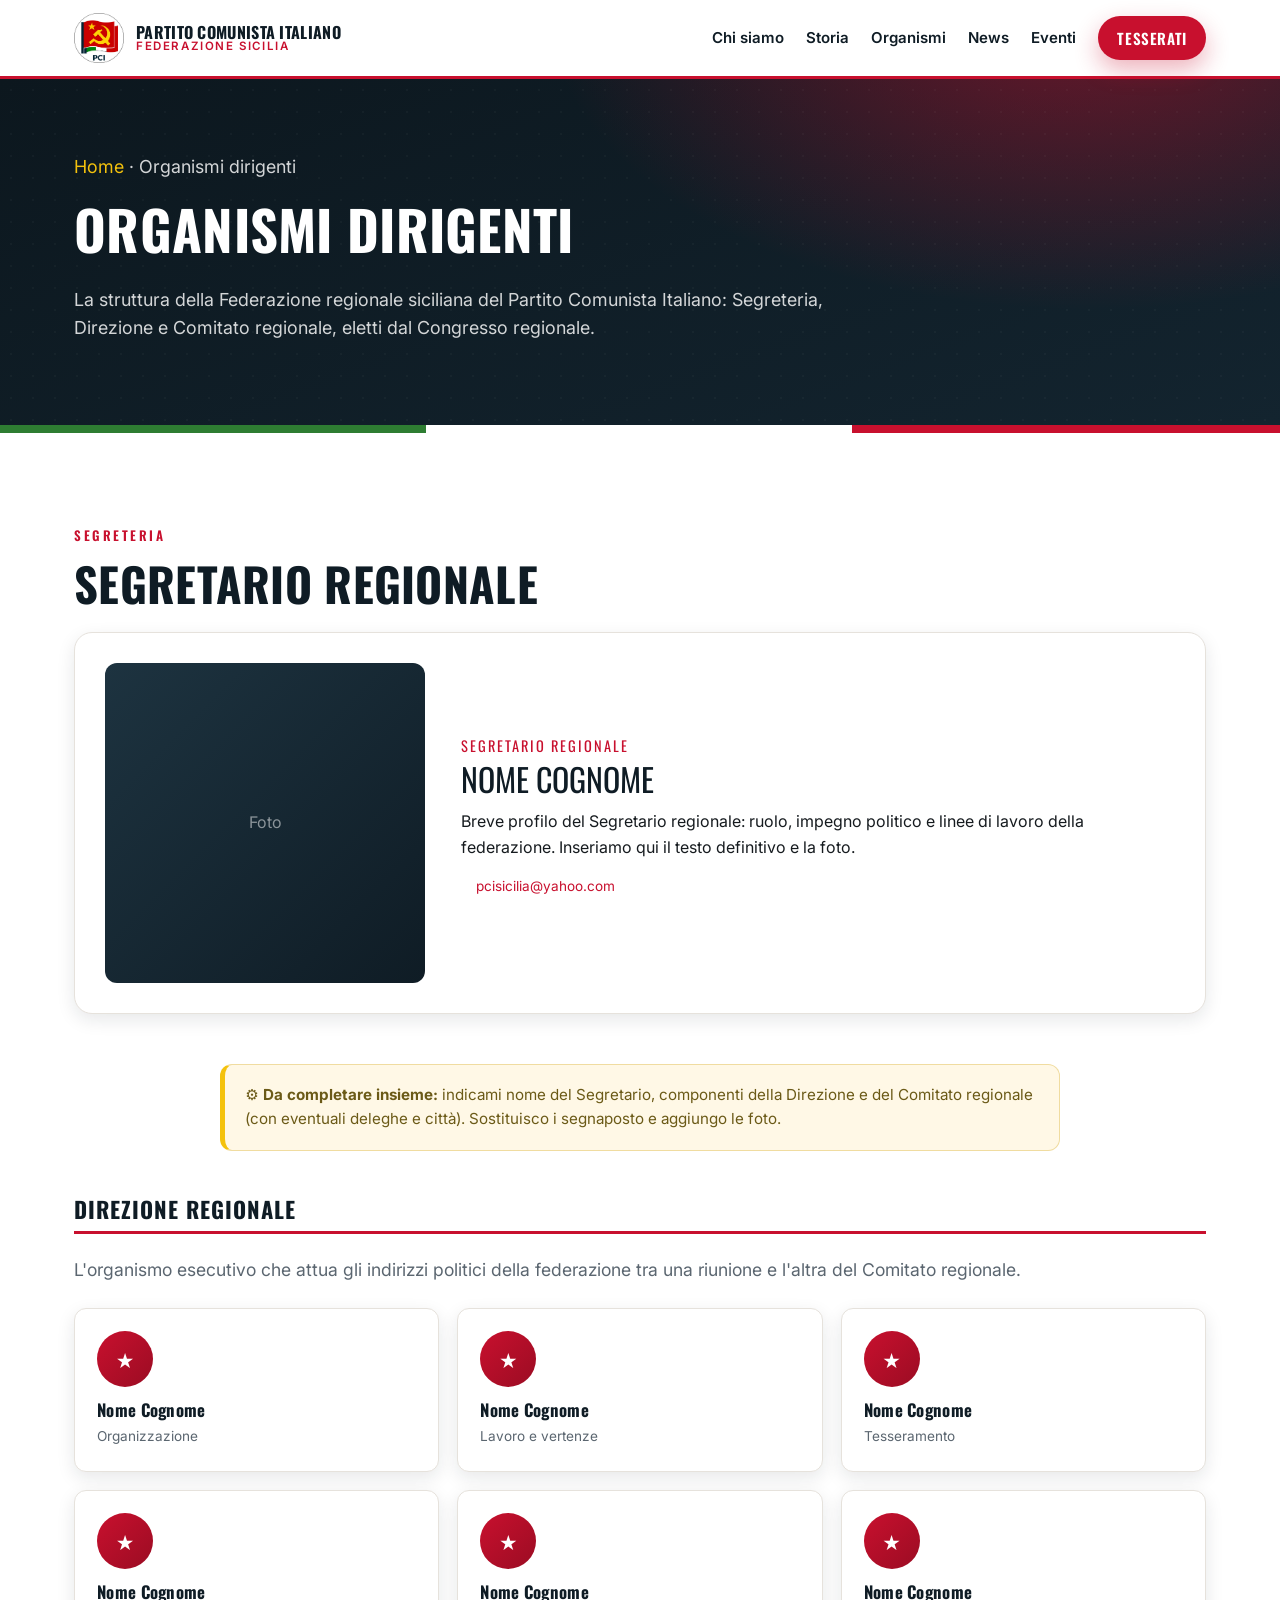
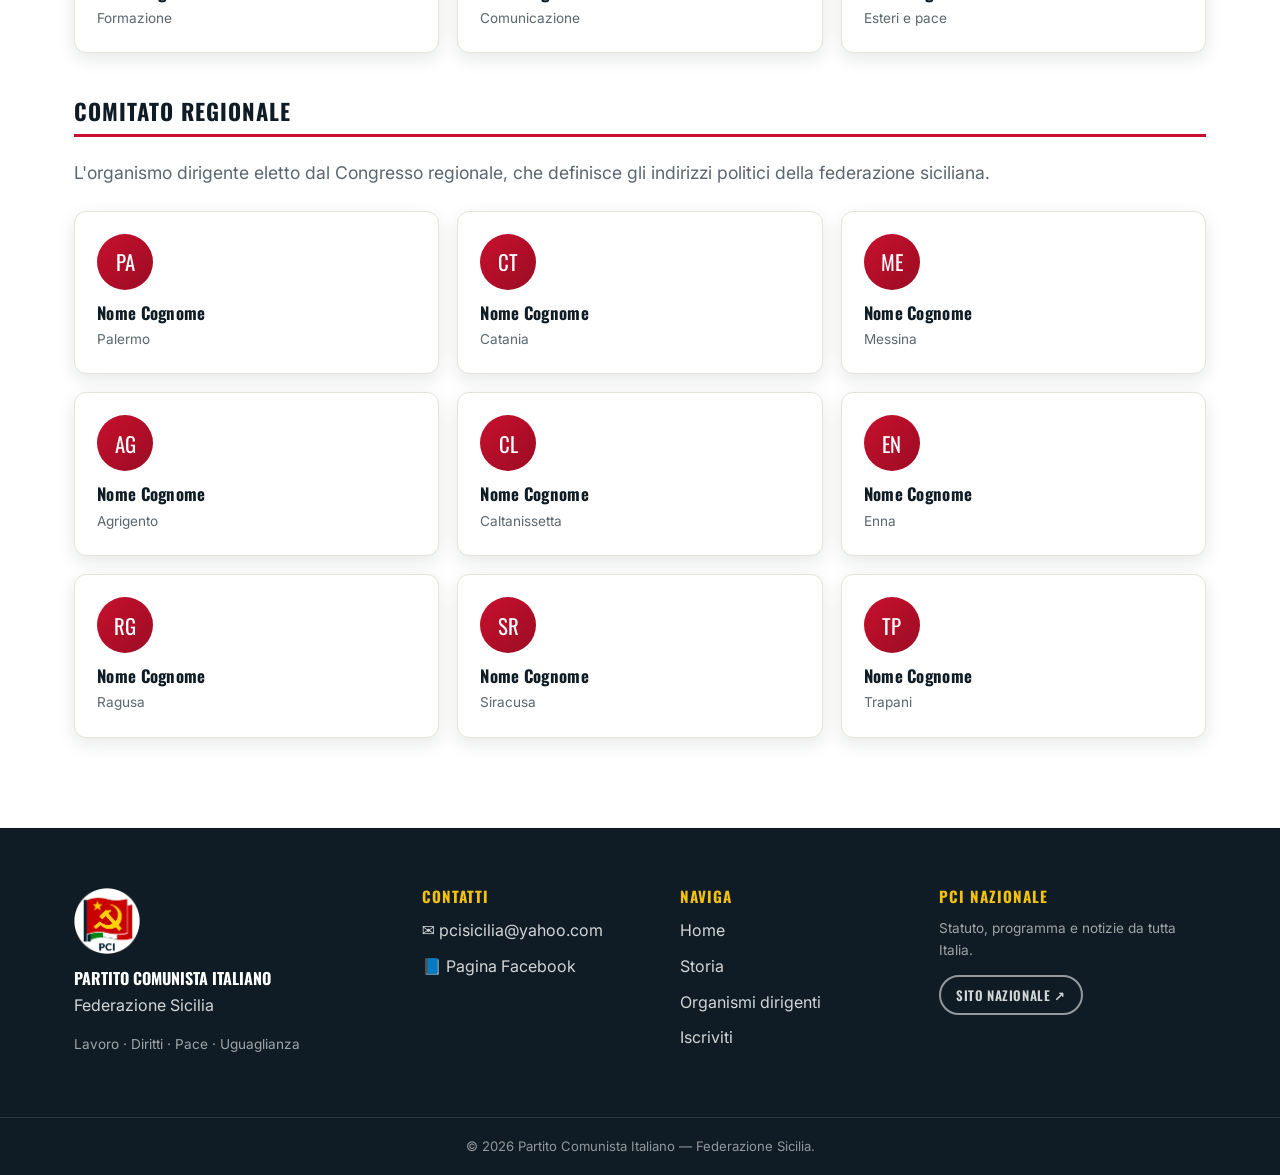
==== organismi.html @ 70d1220c "Add files via upload" ====
<!DOCTYPE html>
<html lang="it">
<head>
  <meta charset="UTF-8" />
  <meta name="viewport" content="width=device-width, initial-scale=1.0" />
  <title>Organismi dirigenti · PCI Sicilia</title>
  <meta name="description" content="Gli organismi dirigenti della Federazione siciliana del Partito Comunista Italiano: Segretario regionale, Direzione regionale e Comitato regionale." />
  <meta name="theme-color" content="#c8102e" />
  <link rel="icon" type="image/png" href="PCI_logo_cerchio_trasparente.png" />
  <link rel="preconnect" href="https://fonts.googleapis.com" />
  <link rel="preconnect" href="https://fonts.gstatic.com" crossorigin />
  <link href="https://fonts.googleapis.com/css2?family=Oswald:wght@500;600;700&family=Inter:wght@400;500;600;700&display=swap" rel="stylesheet" />
  <link rel="stylesheet" href="css/styles.css" />
</head>
<body>

  <header class="site-header" id="top">
    <div class="container header-inner">
      <a href="index.html" class="brand" aria-label="PCI Sicilia — Home">
        <img src="PCI_logo_cerchio_trasparente.png" alt="Logo PCI" class="brand-logo" />
        <span class="brand-text"><strong>Partito Comunista Italiano</strong><em>Federazione Sicilia</em></span>
      </a>
      <button class="nav-toggle" id="navToggle" aria-label="Apri il menu" aria-expanded="false"><span></span><span></span><span></span></button>
      <nav class="main-nav" id="mainNav">
        <a href="index.html#chi-siamo">Chi siamo</a>
        <a href="storia.html">Storia</a>
        <a href="organismi.html">Organismi</a>
        <a href="index.html#news">News</a>
        <a href="index.html#eventi">Eventi</a>
        <a href="index.html#iscriviti" class="btn btn-sm btn-solid nav-cta">Tesserati</a>
      </nav>
    </div>
  </header>

  <section class="page-hero">
    <div class="hero-bg" aria-hidden="true"></div>
    <div class="container">
      <p class="crumbs"><a href="index.html">Home</a> · Organismi dirigenti</p>
      <h1>Organismi dirigenti</h1>
      <p>La struttura della Federazione regionale siciliana del Partito Comunista Italiano: Segreteria, Direzione e Comitato regionale, eletti dal Congresso regionale.</p>
    </div>
  </section>
  <div class="hero-strip" aria-hidden="true"></div>

  <section class="section">
    <div class="container">

      <!-- SEGRETARIO REGIONALE -->
      <span class="kicker">Segreteria</span>
      <h2 style="margin-bottom:24px">Segretario regionale</h2>
      <div class="org-lead reveal">
        <div class="org-photo"><span>Foto</span></div>
        <div>
          <div class="org-role">Segretario regionale</div>
          <div class="org-name">Nome Cognome</div>
          <p>Breve profilo del Segretario regionale: ruolo, impegno politico e linee di lavoro della federazione. Inseriamo qui il testo definitivo e la foto.</p>
          <p class="footer-small">✉️ <a href="mailto:pcisicilia@yahoo.com">pcisicilia@yahoo.com</a></p>
        </div>
      </div>

      <div class="note-box reveal">⚙️ <strong>Da completare insieme:</strong> indicami nome del Segretario, componenti della Direzione e del Comitato regionale (con eventuali deleghe e città). Sostituisco i segnaposto e aggiungo le foto.</div>

      <!-- DIREZIONE REGIONALE -->
      <h3 class="org-section-title">Direzione regionale</h3>
      <p class="section-sub" style="margin-bottom:24px">L'organismo esecutivo che attua gli indirizzi politici della federazione tra una riunione e l'altra del Comitato regionale.</p>
      <div class="org-grid">
        <div class="org-card reveal"><div class="av">★</div><h4>Nome Cognome</h4><span>Organizzazione</span></div>
        <div class="org-card reveal"><div class="av">★</div><h4>Nome Cognome</h4><span>Lavoro e vertenze</span></div>
        <div class="org-card reveal"><div class="av">★</div><h4>Nome Cognome</h4><span>Tesseramento</span></div>
        <div class="org-card reveal"><div class="av">★</div><h4>Nome Cognome</h4><span>Formazione</span></div>
        <div class="org-card reveal"><div class="av">★</div><h4>Nome Cognome</h4><span>Comunicazione</span></div>
        <div class="org-card reveal"><div class="av">★</div><h4>Nome Cognome</h4><span>Esteri e pace</span></div>
      </div>

      <!-- COMITATO REGIONALE -->
      <h3 class="org-section-title">Comitato regionale</h3>
      <p class="section-sub" style="margin-bottom:24px">L'organismo dirigente eletto dal Congresso regionale, che definisce gli indirizzi politici della federazione siciliana.</p>
      <div class="org-grid">
        <div class="org-card reveal"><div class="av">PA</div><h4>Nome Cognome</h4><span>Palermo</span></div>
        <div class="org-card reveal"><div class="av">CT</div><h4>Nome Cognome</h4><span>Catania</span></div>
        <div class="org-card reveal"><div class="av">ME</div><h4>Nome Cognome</h4><span>Messina</span></div>
        <div class="org-card reveal"><div class="av">AG</div><h4>Nome Cognome</h4><span>Agrigento</span></div>
        <div class="org-card reveal"><div class="av">CL</div><h4>Nome Cognome</h4><span>Caltanissetta</span></div>
        <div class="org-card reveal"><div class="av">EN</div><h4>Nome Cognome</h4><span>Enna</span></div>
        <div class="org-card reveal"><div class="av">RG</div><h4>Nome Cognome</h4><span>Ragusa</span></div>
        <div class="org-card reveal"><div class="av">SR</div><h4>Nome Cognome</h4><span>Siracusa</span></div>
        <div class="org-card reveal"><div class="av">TP</div><h4>Nome Cognome</h4><span>Trapani</span></div>
      </div>

    </div>
  </section>

  <footer class="site-footer">
    <div class="container footer-grid">
      <div class="footer-brand">
        <img src="PCI_logo_cerchio_trasparente.png" alt="Logo PCI" class="footer-logo" />
        <p><strong>Partito Comunista Italiano</strong><br />Federazione Sicilia</p>
        <p class="footer-small">Lavoro · Diritti · Pace · Uguaglianza</p>
      </div>
      <div class="footer-col"><h4>Contatti</h4><ul>
        <li>✉️ <a href="mailto:pcisicilia@yahoo.com">pcisicilia@yahoo.com</a></li>
        <li>📘 <a href="https://www.facebook.com/profile.php?id=61576921137339" target="_blank" rel="noopener">Pagina Facebook</a></li>
      </ul></div>
      <div class="footer-col"><h4>Naviga</h4><ul>
        <li><a href="index.html">Home</a></li>
        <li><a href="storia.html">Storia</a></li>
        <li><a href="organismi.html">Organismi dirigenti</a></li>
        <li><a href="index.html#iscriviti">Iscriviti</a></li>
      </ul></div>
      <div class="footer-col"><h4>PCI nazionale</h4>
        <p class="footer-small">Statuto, programma e notizie da tutta Italia.</p>
        <a href="https://www.ilpartitocomunistaitaliano.it/" target="_blank" rel="noopener" class="btn btn-sm btn-ghost-light">Sito nazionale ↗</a>
      </div>
    </div>
    <div class="footer-bottom"><div class="container"><p>© <span id="year"></span> Partito Comunista Italiano — Federazione Sicilia.</p></div></div>
  </footer>

  <script src="js/script.js"></script>
</body>
</html>
---- css/styles.css ----
/* ===========================================================
   PCI Sicilia — stylesheet (v2 · moderno / d'impatto)
   Palette dal logo: rosso bandiera, oro, blu notte.
   =========================================================== */
:root{
  --red:#c8102e;
  --red-dark:#9b0c23;
  --red-bright:#e11d3a;
  --gold:#f4c20d;
  --navy:#0f1c25;
  --navy-2:#16293440;
  --navy-3:#1d3340;
  --ink:#161b1f;
  --muted:#5b6670;
  --paper:#ffffff;
  --paper-2:#f5f3ef;
  --line:#e6e2dc;
  --green:#2e7d32;
  --radius:18px;
  --radius-sm:12px;
  --shadow:0 18px 50px rgba(15,28,37,.16);
  --shadow-sm:0 6px 18px rgba(15,28,37,.10);
  --maxw:1180px;
  --font-head:"Oswald",system-ui,sans-serif;
  --font-body:"Inter",system-ui,-apple-system,sans-serif;
}

*{box-sizing:border-box;}
html{scroll-behavior:smooth;}
body{margin:0;font-family:var(--font-body);color:var(--ink);background:var(--paper);line-height:1.6;-webkit-font-smoothing:antialiased;}
img{max-width:100%;display:block;}
a{color:var(--red);text-decoration:none;}
a:hover{text-decoration:underline;}
.container{width:100%;max-width:var(--maxw);margin:0 auto;padding:0 24px;}

h1,h2,h3,h4{font-family:var(--font-head);font-weight:700;line-height:1.08;letter-spacing:.3px;margin:0 0 .5em;color:var(--navy);text-transform:uppercase;}
h1{font-size:clamp(2.4rem,6vw,4.6rem);}
h2{font-size:clamp(1.8rem,4vw,2.9rem);}
h3{font-size:1.25rem;}
p{margin:0 0 1em;}

/* ===== Buttons ===== */
.btn{display:inline-flex;align-items:center;gap:.5em;font-family:var(--font-head);text-transform:uppercase;font-weight:600;letter-spacing:.6px;font-size:.98rem;padding:.9em 1.7em;border-radius:999px;cursor:pointer;border:2px solid transparent;transition:transform .15s ease,background .2s ease,color .2s ease,box-shadow .2s;text-decoration:none;text-align:center;}
.btn:hover{text-decoration:none;transform:translateY(-2px);}
.btn-sm{padding:.55em 1.15em;font-size:.82rem;}
.btn-block{width:100%;justify-content:center;}
.btn-solid{background:var(--red);color:#fff;box-shadow:0 10px 24px rgba(200,16,46,.32);}
.btn-solid:hover{background:var(--red-dark);box-shadow:0 14px 30px rgba(200,16,46,.4);}
.btn-gold{background:var(--gold);color:var(--navy);box-shadow:0 10px 24px rgba(244,194,13,.32);}
.btn-gold:hover{background:#ffce28;}
.btn-ghost{background:transparent;color:var(--navy);border-color:var(--navy);}
.btn-ghost:hover{background:var(--navy);color:#fff;}
.btn-ghost-light{color:#fff;border-color:rgba(255,255,255,.55);}
.btn-ghost-light:hover{background:#fff;color:var(--navy);}

/* ===== Header ===== */
.site-header{position:sticky;top:0;z-index:50;background:rgba(255,255,255,.94);backdrop-filter:saturate(180%) blur(12px);border-bottom:3px solid var(--red);}
.header-inner{display:flex;align-items:center;justify-content:space-between;gap:18px;min-height:76px;}
.brand{display:flex;align-items:center;gap:12px;color:var(--navy);}
.brand:hover{text-decoration:none;}
.brand-logo{width:50px;height:50px;}
.brand-text{display:flex;flex-direction:column;line-height:1.05;}
.brand-text strong{font-family:var(--font-head);text-transform:uppercase;font-size:1rem;letter-spacing:.3px;}
.brand-text em{font-style:normal;font-size:.72rem;color:var(--red);font-weight:600;letter-spacing:1.6px;text-transform:uppercase;}
.main-nav{display:flex;align-items:center;gap:22px;}
.main-nav a{color:var(--navy);font-weight:600;font-size:.94rem;}
.main-nav a:hover{color:var(--red);text-decoration:none;}
.main-nav .nav-cta{color:#fff;}
.main-nav .nav-cta:hover{color:#fff;}
.nav-toggle{display:none;flex-direction:column;gap:5px;background:none;border:0;cursor:pointer;padding:8px;}
.nav-toggle span{width:26px;height:3px;background:var(--navy);border-radius:2px;transition:.25s;}

/* ===== HERO (impatto) ===== */
.hero{position:relative;overflow:hidden;background:var(--navy);color:#fff;}
.hero-bg{position:absolute;inset:0;z-index:0;
  background:
    radial-gradient(1200px 600px at 80% -10%,rgba(200,16,46,.55),transparent 60%),
    radial-gradient(900px 500px at 0% 110%,rgba(244,194,13,.18),transparent 55%),
    linear-gradient(160deg,#0c171e 0%,#13242f 60%,#0f1c25 100%);
}
.hero-bg::after{content:"";position:absolute;inset:0;opacity:.5;
  background-image:radial-gradient(rgba(255,255,255,.06) 1px,transparent 1px);background-size:22px 22px;}
.hero-inner{position:relative;z-index:1;display:grid;grid-template-columns:1.35fr .9fr;gap:48px;align-items:center;padding:96px 24px 104px;}
.eyebrow{display:inline-flex;align-items:center;gap:.5em;font-family:var(--font-head);text-transform:uppercase;letter-spacing:2.5px;font-size:.82rem;color:var(--gold);font-weight:600;background:rgba(244,194,13,.12);padding:.5em 1.1em;border-radius:999px;margin-bottom:22px;border:1px solid rgba(244,194,13,.25);}
.hero-text h1{color:#fff;margin-bottom:.3em;text-shadow:0 4px 30px rgba(0,0,0,.3);}
.hero-text .hl{color:var(--gold);}
.lead{font-size:1.2rem;color:rgba(255,255,255,.82);max-width:34em;}
.hero-actions{display:flex;flex-wrap:wrap;gap:14px;margin-top:30px;}
.hero-card{display:flex;justify-content:center;align-items:center;position:relative;}
.hero-card::before{content:"";position:absolute;width:340px;height:340px;border-radius:50%;background:radial-gradient(circle,rgba(244,194,13,.22),transparent 70%);filter:blur(10px);}
.hero-logo{width:min(340px,82%);position:relative;filter:drop-shadow(0 24px 50px rgba(0,0,0,.5));animation:floaty 6s ease-in-out infinite;}
@keyframes floaty{0%,100%{transform:translateY(0)}50%{transform:translateY(-14px)}}
.hero-strip{position:relative;z-index:1;height:8px;background:linear-gradient(90deg,var(--green) 0 33.3%,#fff 33.3% 66.6%,var(--red) 66.6% 100%);}

/* reveal on scroll */
.reveal{opacity:0;transform:translateY(26px);transition:opacity .7s ease,transform .7s ease;}
.reveal.in{opacity:1;transform:none;}

/* ===== Ticker iscrizione ===== */
.cta-banner{background:var(--red);color:#fff;}
.cta-banner .container{display:flex;flex-wrap:wrap;align-items:center;justify-content:space-between;gap:16px;padding-top:18px;padding-bottom:18px;}
.cta-banner strong{font-family:var(--font-head);text-transform:uppercase;font-size:1.15rem;letter-spacing:.5px;}
.cta-banner span{color:rgba(255,255,255,.85);}

/* ===== Values ===== */
.values{background:var(--paper-2);padding:70px 0;}
.values-grid{display:grid;grid-template-columns:repeat(4,1fr);gap:22px;}
.value{background:#fff;border-radius:var(--radius);padding:30px 24px;border:1px solid var(--line);border-top:4px solid var(--red);transition:transform .2s,box-shadow .2s;}
.value:hover{transform:translateY(-6px);box-shadow:var(--shadow);}
.value h3{color:var(--navy);margin-bottom:.4em;}
.value p{color:var(--muted);margin:0;font-size:.96rem;}
.value-num{font-family:var(--font-head);font-size:1.6rem;color:var(--red);opacity:.25;line-height:1;}

/* ===== Sections ===== */
.section{padding:90px 0;}
.section-alt{background:var(--paper-2);}
.kicker{display:inline-block;font-family:var(--font-head);text-transform:uppercase;letter-spacing:2.5px;font-size:.82rem;color:var(--red);font-weight:600;margin-bottom:12px;}
.kicker-light{color:var(--gold);}
.section-head{max-width:50em;margin:0 auto 50px;text-align:center;}
.section-sub{color:var(--muted);font-size:1.1rem;margin:0;}

.two-col{display:grid;grid-template-columns:1.2fr .8fr;gap:52px;align-items:center;}
.col-text p{color:var(--muted);}
.check-list{list-style:none;padding:0;margin:24px 0;}
.check-list li{position:relative;padding-left:32px;margin-bottom:13px;color:var(--ink);}
.check-list li::before{content:"";position:absolute;left:0;top:7px;width:16px;height:16px;border-radius:50%;background:var(--red);box-shadow:inset 0 0 0 3px #fff,0 0 0 1px var(--red);}
.check-light li{color:rgba(255,255,255,.92);}
.check-light li::before{background:var(--gold);box-shadow:inset 0 0 0 3px var(--navy),0 0 0 1px var(--gold);}

.col-stats{background:#fff;border:1px solid var(--line);border-radius:var(--radius);padding:32px;display:grid;gap:18px;box-shadow:var(--shadow-sm);}
.stat{display:flex;align-items:baseline;gap:14px;border-bottom:1px dashed var(--line);padding-bottom:14px;}
.stat strong{font-family:var(--font-head);font-size:2.6rem;color:var(--red);line-height:1;}
.stat span{color:var(--muted);text-transform:uppercase;letter-spacing:1px;font-size:.78rem;}
.col-stats blockquote{margin:0;font-family:var(--font-head);font-size:1.2rem;color:var(--navy);line-height:1.3;}
.col-stats cite{display:block;font-family:var(--font-body);font-style:normal;font-size:.82rem;color:var(--muted);margin-top:8px;}

/* ===== News + Facebook ===== */
.news-layout{display:grid;grid-template-columns:1fr 400px;gap:36px;align-items:start;}
.news-cards{display:grid;gap:20px;}
.news-card{background:#fff;border:1px solid var(--line);border-left:5px solid var(--red);border-radius:var(--radius-sm);padding:26px;box-shadow:var(--shadow-sm);transition:transform .2s,box-shadow .2s;}
.news-card:hover{transform:translateY(-4px);box-shadow:var(--shadow);}
.news-meta{display:flex;align-items:center;gap:12px;margin-bottom:12px;}
.news-tag{display:inline-block;font-family:var(--font-head);text-transform:uppercase;letter-spacing:1px;font-size:.72rem;color:#fff;background:var(--navy);padding:.32em .85em;border-radius:999px;}
.news-date{font-size:.8rem;color:var(--muted);letter-spacing:.5px;}
.news-card h3{margin-bottom:.4em;}
.news-card p{color:var(--muted);margin-bottom:.8em;}
.news-link{font-family:var(--font-head);text-transform:uppercase;letter-spacing:.5px;font-size:.85rem;font-weight:600;}
.fb-feed{background:#fff;border:1px solid var(--line);border-radius:var(--radius);padding:16px;box-shadow:var(--shadow-sm);position:sticky;top:92px;}
.fb-feed-head{display:flex;align-items:center;gap:10px;font-family:var(--font-head);text-transform:uppercase;letter-spacing:1px;font-size:.85rem;color:var(--navy);padding:6px 6px 14px;border-bottom:1px solid var(--line);margin-bottom:14px;}
.fb-dot{width:10px;height:10px;border-radius:50%;background:#1877f2;box-shadow:0 0 0 4px rgba(24,119,242,.18);}
.fb-embed-wrap{display:flex;justify-content:center;min-height:200px;}
.fb-fallback{color:var(--muted);font-size:.9rem;padding:10px;}

/* ===== Galleria ===== */
.gallery-grid{display:grid;grid-template-columns:repeat(4,1fr);grid-auto-rows:200px;gap:14px;}
.gallery-item{position:relative;overflow:hidden;border-radius:var(--radius-sm);background:linear-gradient(135deg,var(--navy-3),var(--navy));display:flex;align-items:flex-end;color:#fff;box-shadow:var(--shadow-sm);}
.gallery-item.tall{grid-row:span 2;}
.gallery-item.wide{grid-column:span 2;}
.gallery-item img{position:absolute;inset:0;width:100%;height:100%;object-fit:cover;transition:transform .5s ease;}
.gallery-item:hover img{transform:scale(1.07);}
.gallery-item .cap{position:relative;z-index:1;padding:14px 16px;font-family:var(--font-head);text-transform:uppercase;letter-spacing:.5px;font-size:.85rem;background:linear-gradient(transparent,rgba(0,0,0,.7));width:100%;}
.gallery-empty{display:flex;flex-direction:column;align-items:center;justify-content:center;text-align:center;padding:20px;opacity:.55;}
.gallery-empty .ph-logo{width:54px;margin-bottom:10px;filter:grayscale(.2);}

/* ===== Events ===== */
.events-list{display:grid;gap:16px;max-width:900px;margin:0 auto;}
.event{display:grid;grid-template-columns:120px 1fr auto;gap:24px;align-items:center;background:#fff;border:1px solid var(--line);border-radius:var(--radius-sm);padding:22px 26px;transition:box-shadow .2s,transform .2s;}
.event:hover{box-shadow:var(--shadow-sm);transform:translateX(4px);}
.event-date{text-align:center;background:var(--red);color:#fff;border-radius:var(--radius-sm);padding:14px 8px;}
.event-date .d{display:block;font-family:var(--font-head);font-size:1.9rem;line-height:1;}
.event-date .m{display:block;text-transform:uppercase;font-size:.72rem;letter-spacing:1px;margin-top:4px;}
.event-date.past{background:var(--navy);}
.event-body h3{margin-bottom:.25em;}
.event-meta{color:var(--muted);font-size:.9rem;margin-bottom:.4em;}
.event-body p:last-child{margin:0;color:var(--muted);}
.events-note{text-align:center;color:var(--muted);margin-top:26px;font-size:.95rem;}
.tabs{display:flex;gap:8px;justify-content:center;margin-bottom:28px;}
.tab-btn{font-family:var(--font-head);text-transform:uppercase;letter-spacing:1px;font-size:.85rem;padding:.6em 1.3em;border-radius:999px;border:2px solid var(--line);background:#fff;color:var(--navy);cursor:pointer;transition:.2s;}
.tab-btn.active{background:var(--navy);color:#fff;border-color:var(--navy);}

/* ===== CTA / Iscriviti ===== */
.section-cta{background:linear-gradient(150deg,var(--navy) 0%,var(--navy-3) 100%);color:#fff;position:relative;overflow:hidden;}
.section-cta::before{content:"";position:absolute;top:-40%;right:-10%;width:520px;height:520px;border-radius:50%;background:radial-gradient(circle,rgba(200,16,46,.4),transparent 65%);}
.section-cta .container{position:relative;z-index:1;}
.section-cta h2{color:#fff;}
.section-cta .col-text p{color:rgba(255,255,255,.84);}
.join-form{background:#fff;border-radius:var(--radius);padding:32px;box-shadow:var(--shadow);}
.field{margin-bottom:16px;}
.field-row{display:grid;grid-template-columns:1fr 1fr;gap:16px;}
.field label{display:block;font-weight:600;font-size:.88rem;margin-bottom:6px;color:var(--navy);}
.field input,.field textarea{width:100%;padding:.85em .95em;border:1.5px solid var(--line);border-radius:var(--radius-sm);font:inherit;color:var(--ink);background:#fff;transition:border-color .2s,box-shadow .2s;}
.field input:focus,.field textarea:focus{outline:none;border-color:var(--red);box-shadow:0 0 0 3px rgba(200,16,46,.12);}
.consent{display:flex;gap:10px;align-items:flex-start;font-size:.86rem;color:var(--muted);margin:6px 0 18px;}
.consent input{margin-top:3px;}
.form-msg{margin:14px 0 0;font-weight:600;font-size:.92rem;min-height:1.2em;}
.form-msg.ok{color:var(--green);}
.form-msg.err{color:var(--red);}

/* ===== Subpage hero ===== */
.page-hero{position:relative;background:var(--navy);color:#fff;overflow:hidden;}
.page-hero .hero-bg{background:radial-gradient(900px 500px at 85% -20%,rgba(200,16,46,.5),transparent 60%),linear-gradient(160deg,#0c171e,#13242f);}
.page-hero .container{position:relative;z-index:1;padding:74px 24px 64px;}
.page-hero h1{color:#fff;font-size:clamp(2rem,5vw,3.4rem);}
.page-hero p{color:rgba(255,255,255,.82);max-width:42em;font-size:1.12rem;}
.crumbs{font-size:.85rem;color:rgba(255,255,255,.6);margin-bottom:18px;}
.crumbs a{color:var(--gold);}

/* ===== Organismi dirigenti ===== */
.org-lead{display:grid;grid-template-columns:320px 1fr;gap:36px;align-items:center;background:#fff;border:1px solid var(--line);border-radius:var(--radius);padding:30px;box-shadow:var(--shadow-sm);margin-bottom:50px;}
.org-photo{aspect-ratio:1/1;border-radius:var(--radius-sm);background:linear-gradient(135deg,var(--navy-3),var(--navy));display:flex;align-items:center;justify-content:center;color:rgba(255,255,255,.5);overflow:hidden;}
.org-photo img{width:100%;height:100%;object-fit:cover;}
.org-role{font-family:var(--font-head);text-transform:uppercase;letter-spacing:2px;color:var(--red);font-size:.9rem;margin-bottom:6px;}
.org-name{font-family:var(--font-head);text-transform:uppercase;font-size:2rem;color:var(--navy);line-height:1;margin-bottom:14px;}
.org-grid{display:grid;grid-template-columns:repeat(3,1fr);gap:18px;}
.org-card{background:#fff;border:1px solid var(--line);border-radius:var(--radius-sm);padding:22px;box-shadow:var(--shadow-sm);transition:.2s;}
.org-card:hover{transform:translateY(-4px);box-shadow:var(--shadow);}
.org-card .av{width:56px;height:56px;border-radius:50%;background:linear-gradient(135deg,var(--red),var(--red-dark));color:#fff;display:flex;align-items:center;justify-content:center;font-family:var(--font-head);font-size:1.3rem;margin-bottom:14px;}
.org-card h4{font-size:1.05rem;margin-bottom:4px;color:var(--navy);text-transform:none;}
.org-card span{font-size:.85rem;color:var(--muted);}
.org-section-title{font-family:var(--font-head);text-transform:uppercase;letter-spacing:1px;color:var(--navy);font-size:1.4rem;margin:46px 0 22px;padding-bottom:10px;border-bottom:3px solid var(--red);}

/* ===== Timeline (storia) ===== */
.timeline{position:relative;max-width:840px;margin:0 auto;padding-left:34px;}
.timeline::before{content:"";position:absolute;left:8px;top:6px;bottom:6px;width:3px;background:linear-gradient(var(--red),var(--gold));}
.tl-item{position:relative;margin-bottom:34px;}
.tl-item::before{content:"";position:absolute;left:-34px;top:4px;width:18px;height:18px;border-radius:50%;background:var(--red);border:3px solid #fff;box-shadow:0 0 0 2px var(--red);}
.tl-year{font-family:var(--font-head);font-size:1.3rem;color:var(--red);text-transform:uppercase;letter-spacing:1px;margin-bottom:4px;}
.tl-item h3{text-transform:none;color:var(--navy);margin-bottom:.3em;font-size:1.15rem;}
.tl-item p{color:var(--muted);margin:0;}
.note-box{background:#fff8e6;border:1px solid #f0dca0;border-left:5px solid var(--gold);border-radius:var(--radius-sm);padding:18px 20px;color:#6b5a17;font-size:.95rem;margin:24px auto;max-width:840px;}

/* ===== Footer ===== */
.site-footer{background:var(--navy);color:rgba(255,255,255,.82);padding:60px 0 0;}
.footer-grid{display:grid;grid-template-columns:1.4fr 1fr 1fr 1.2fr;gap:36px;}
.footer-logo{width:66px;margin-bottom:12px;}
.footer-brand strong{color:#fff;font-family:var(--font-head);text-transform:uppercase;}
.footer-small{font-size:.85rem;color:rgba(255,255,255,.6);}
.footer-col h4{color:var(--gold);text-transform:uppercase;font-size:.95rem;letter-spacing:1px;margin-bottom:14px;}
.footer-col ul{list-style:none;padding:0;margin:0;}
.footer-col li{margin-bottom:10px;}
.footer-col a{color:rgba(255,255,255,.82);}
.footer-col a:hover{color:#fff;}
.footer-bottom{border-top:1px solid rgba(255,255,255,.12);margin-top:48px;padding:18px 0;}
.footer-bottom p{margin:0;font-size:.82rem;color:rgba(255,255,255,.55);text-align:center;}

/* ===== Responsive ===== */
@media (max-width:980px){
  .values-grid{grid-template-columns:repeat(2,1fr);}
  .news-layout{grid-template-columns:1fr;}
  .fb-feed{position:static;max-width:420px;margin:0 auto;}
  .gallery-grid{grid-template-columns:repeat(2,1fr);}
  .org-grid{grid-template-columns:repeat(2,1fr);}
  .org-lead{grid-template-columns:1fr;text-align:center;}
  .org-photo{max-width:260px;margin:0 auto;}
  .footer-grid{grid-template-columns:1fr 1fr;}
}
@media (max-width:760px){
  .nav-toggle{display:flex;}
  .main-nav{position:absolute;top:76px;left:0;right:0;flex-direction:column;align-items:stretch;background:#fff;border-bottom:3px solid var(--red);padding:14px 24px 22px;gap:6px;box-shadow:var(--shadow);transform:translateY(-135%);transition:transform .3s ease;}
  .main-nav.open{transform:translateY(0);}
  .main-nav a{padding:12px 4px;border-bottom:1px solid var(--line);}
  .main-nav .nav-cta{text-align:center;margin-top:8px;border-bottom:0;}
  .hero-inner{grid-template-columns:1fr;text-align:center;padding:60px 24px 70px;}
  .hero-card{order:-1;}
  .hero-logo{width:210px;}
  .hero-actions{justify-content:center;}
  .lead{margin-inline:auto;}
  .two-col{grid-template-columns:1fr;gap:32px;}
  .event{grid-template-columns:84px 1fr;}
  .event .btn{grid-column:1/-1;justify-self:start;}
}
@media (max-width:480px){
  .values-grid,.gallery-grid,.org-grid{grid-template-columns:1fr;}
  .field-row{grid-template-columns:1fr;}
  .footer-grid{grid-template-columns:1fr;}
  .brand-text strong{font-size:.85rem;}
}
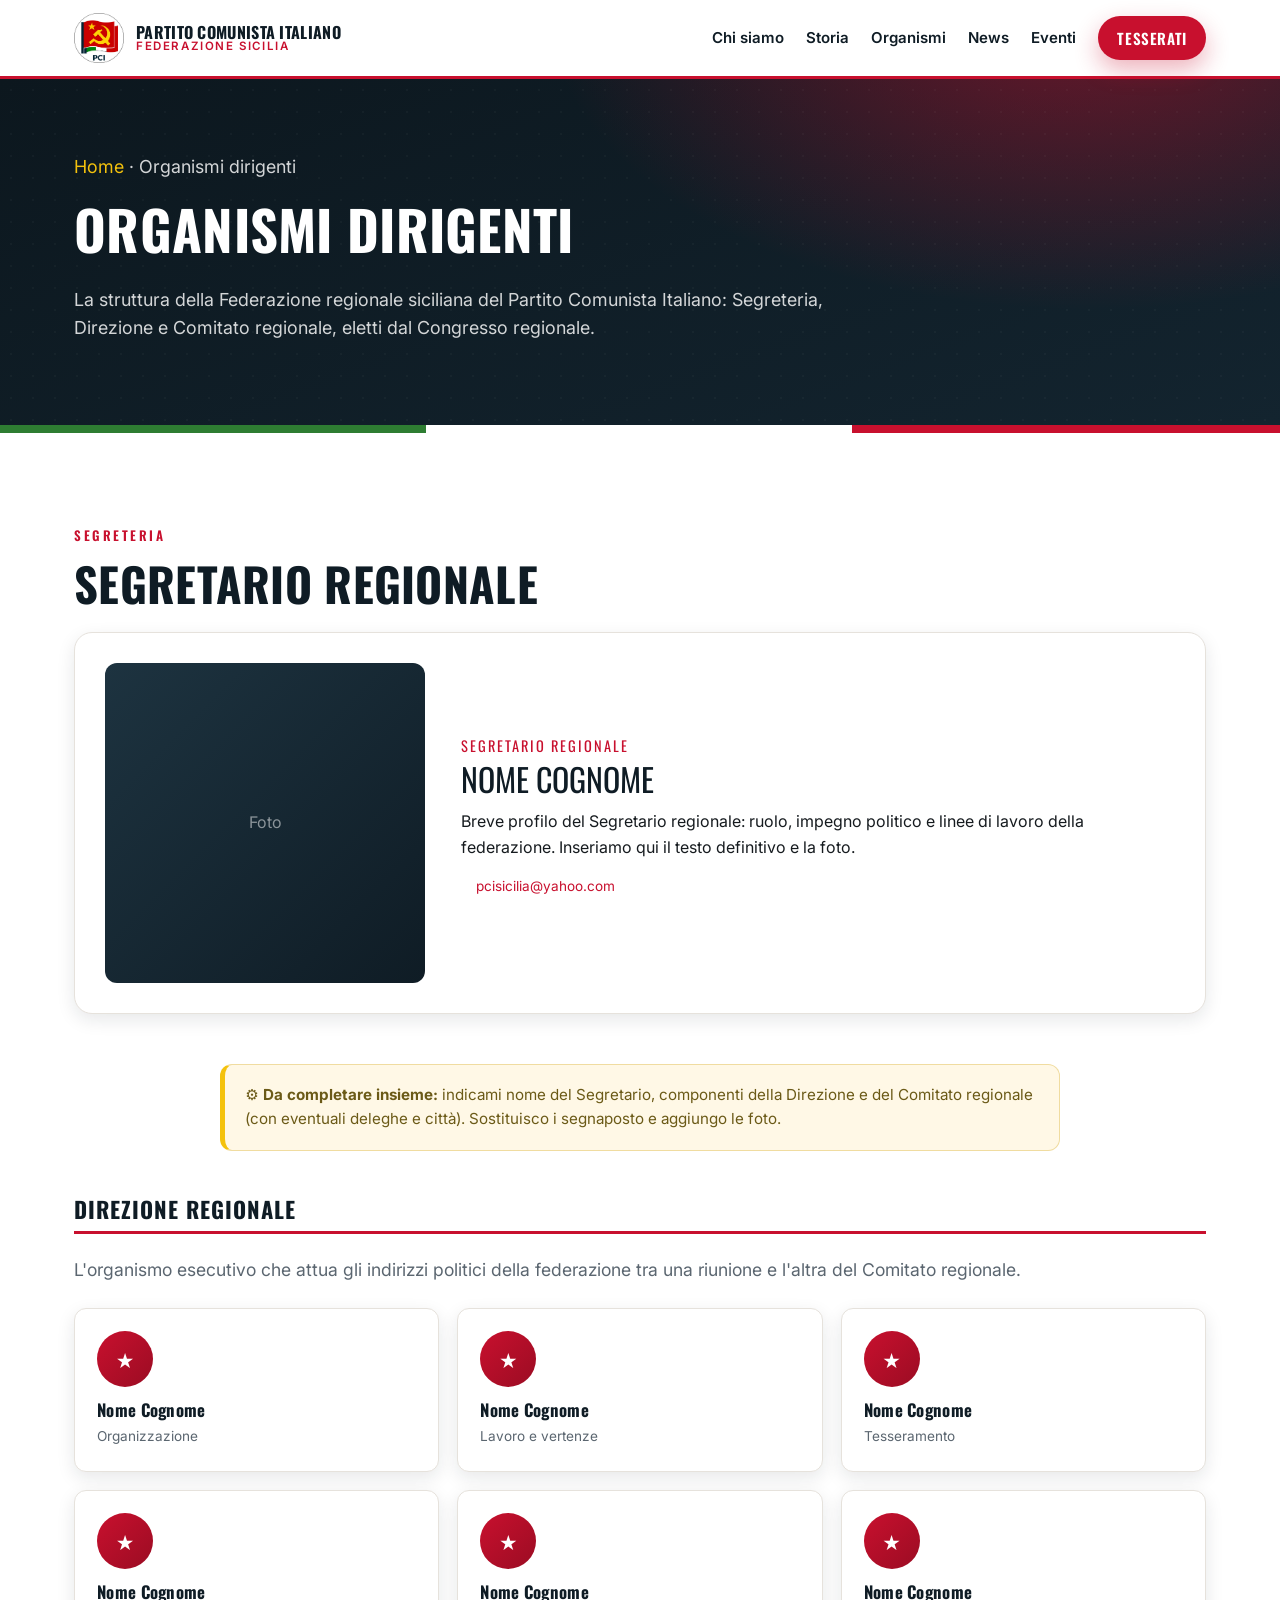
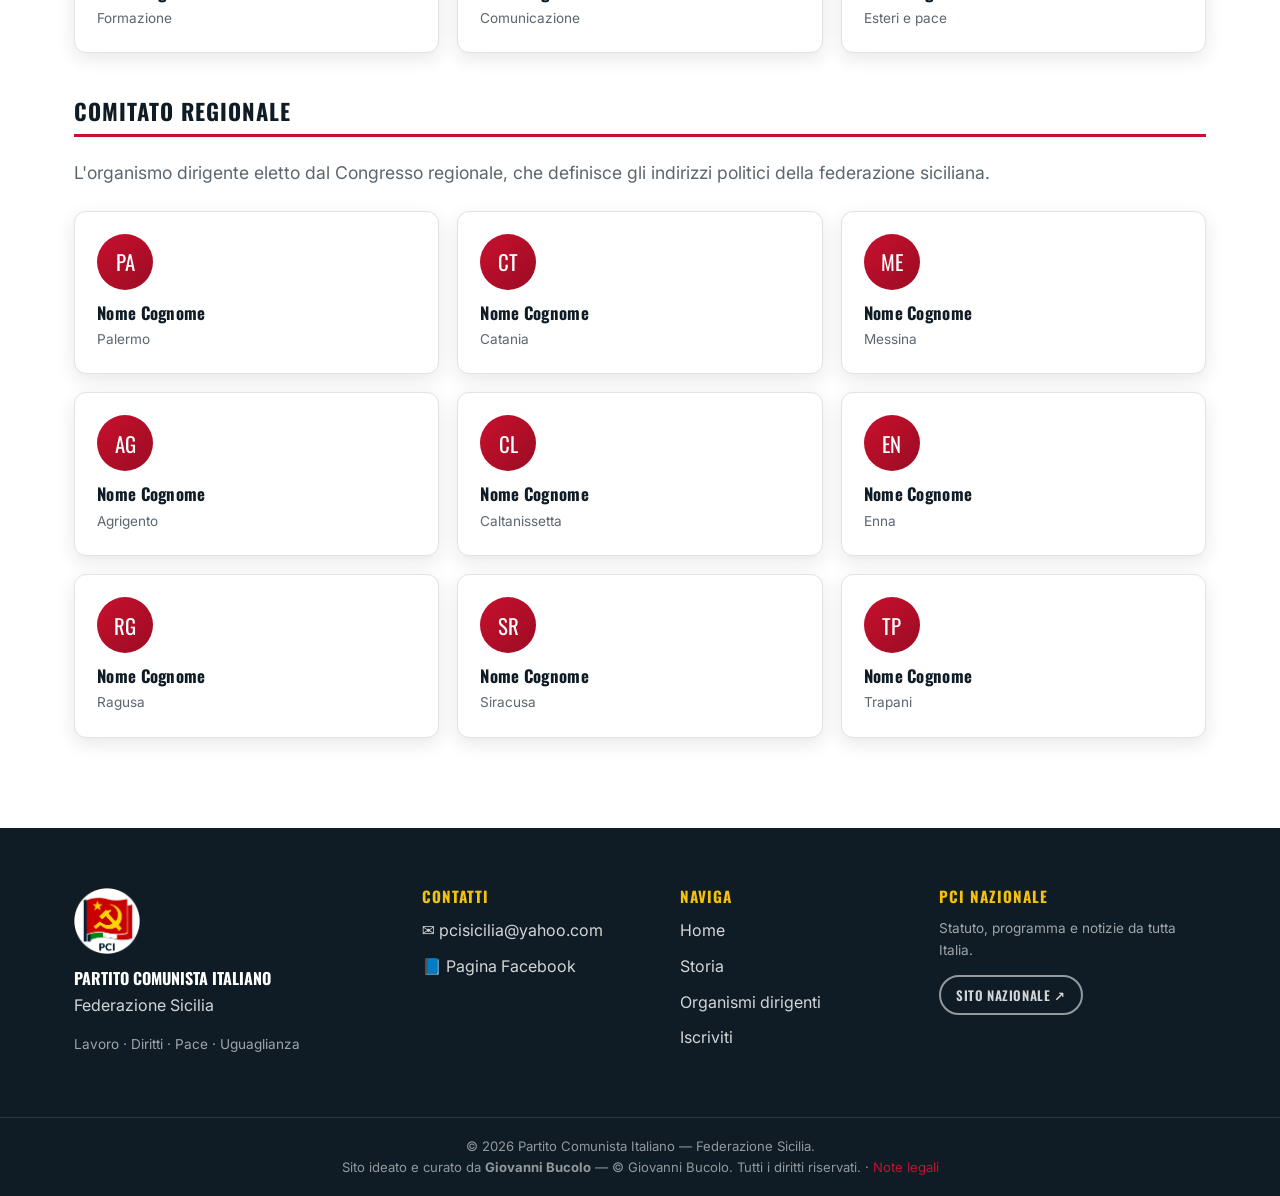
==== commit dd2fa25c: "Add files via upload" ====
--- a/organismi.html
+++ b/organismi.html
@@ -36,8 +36,8 @@
     <div class="hero-bg" aria-hidden="true"></div>
     <div class="container">
       <p class="crumbs"><a href="index.html">Home</a> · Organismi dirigenti</p>
-      <h1>Organismi dirigenti</h1>
-      <p>La struttura della Federazione regionale siciliana del Partito Comunista Italiano: Segreteria, Direzione e Comitato regionale, eletti dal Congresso regionale.</p>
+      <h1 id="org-titolo">Organismi dirigenti</h1>
+      <p id="org-sottotitolo">La struttura della Federazione regionale siciliana del Partito Comunista Italiano: Segreteria, Direzione e Comitato regionale, eletti dal Congresso regionale.</p>
     </div>
   </section>
   <div class="hero-strip" aria-hidden="true"></div>
@@ -48,7 +48,7 @@
       <!-- SEGRETARIO REGIONALE -->
       <span class="kicker">Segreteria</span>
       <h2 style="margin-bottom:24px">Segretario regionale</h2>
-      <div class="org-lead reveal">
+      <div class="org-lead reveal" id="org-segretario">
         <div class="org-photo"><span>Foto</span></div>
         <div>
           <div class="org-role">Segretario regionale</div>
@@ -63,7 +63,7 @@
       <!-- DIREZIONE REGIONALE -->
       <h3 class="org-section-title">Direzione regionale</h3>
       <p class="section-sub" style="margin-bottom:24px">L'organismo esecutivo che attua gli indirizzi politici della federazione tra una riunione e l'altra del Comitato regionale.</p>
-      <div class="org-grid">
+      <div class="org-grid" id="org-direzione">
         <div class="org-card reveal"><div class="av">★</div><h4>Nome Cognome</h4><span>Organizzazione</span></div>
         <div class="org-card reveal"><div class="av">★</div><h4>Nome Cognome</h4><span>Lavoro e vertenze</span></div>
         <div class="org-card reveal"><div class="av">★</div><h4>Nome Cognome</h4><span>Tesseramento</span></div>
@@ -75,7 +75,7 @@
       <!-- COMITATO REGIONALE -->
       <h3 class="org-section-title">Comitato regionale</h3>
       <p class="section-sub" style="margin-bottom:24px">L'organismo dirigente eletto dal Congresso regionale, che definisce gli indirizzi politici della federazione siciliana.</p>
-      <div class="org-grid">
+      <div class="org-grid" id="org-comitato">
         <div class="org-card reveal"><div class="av">PA</div><h4>Nome Cognome</h4><span>Palermo</span></div>
         <div class="org-card reveal"><div class="av">CT</div><h4>Nome Cognome</h4><span>Catania</span></div>
         <div class="org-card reveal"><div class="av">ME</div><h4>Nome Cognome</h4><span>Messina</span></div>
@@ -97,7 +97,7 @@
         <p><strong>Partito Comunista Italiano</strong><br />Federazione Sicilia</p>
         <p class="footer-small">Lavoro · Diritti · Pace · Uguaglianza</p>
       </div>
-      <div class="footer-col"><h4>Contatti</h4><ul>
+      <div class="footer-col"><h4>Contatti</h4><ul id="footer-contatti">
         <li>✉️ <a href="mailto:pcisicilia@yahoo.com">pcisicilia@yahoo.com</a></li>
         <li>📘 <a href="https://www.facebook.com/profile.php?id=61576921137339" target="_blank" rel="noopener">Pagina Facebook</a></li>
       </ul></div>
@@ -112,7 +112,10 @@
         <a href="https://www.ilpartitocomunistaitaliano.it/" target="_blank" rel="noopener" class="btn btn-sm btn-ghost-light">Sito nazionale ↗</a>
       </div>
     </div>
-    <div class="footer-bottom"><div class="container"><p>© <span id="year"></span> Partito Comunista Italiano — Federazione Sicilia.</p></div></div>
+    <div class="footer-bottom"><div class="container">
+      <p>© <span id="year"></span> Partito Comunista Italiano — Federazione Sicilia.</p>
+      <p class="footer-small">Sito ideato e curato da <strong>Giovanni Bucolo</strong> — © <span class="js-year"></span> Giovanni Bucolo. Tutti i diritti riservati. · <a href="note-legali.html">Note legali</a></p>
+    </div></div>
   </footer>
 
   <script src="js/script.js"></script>
